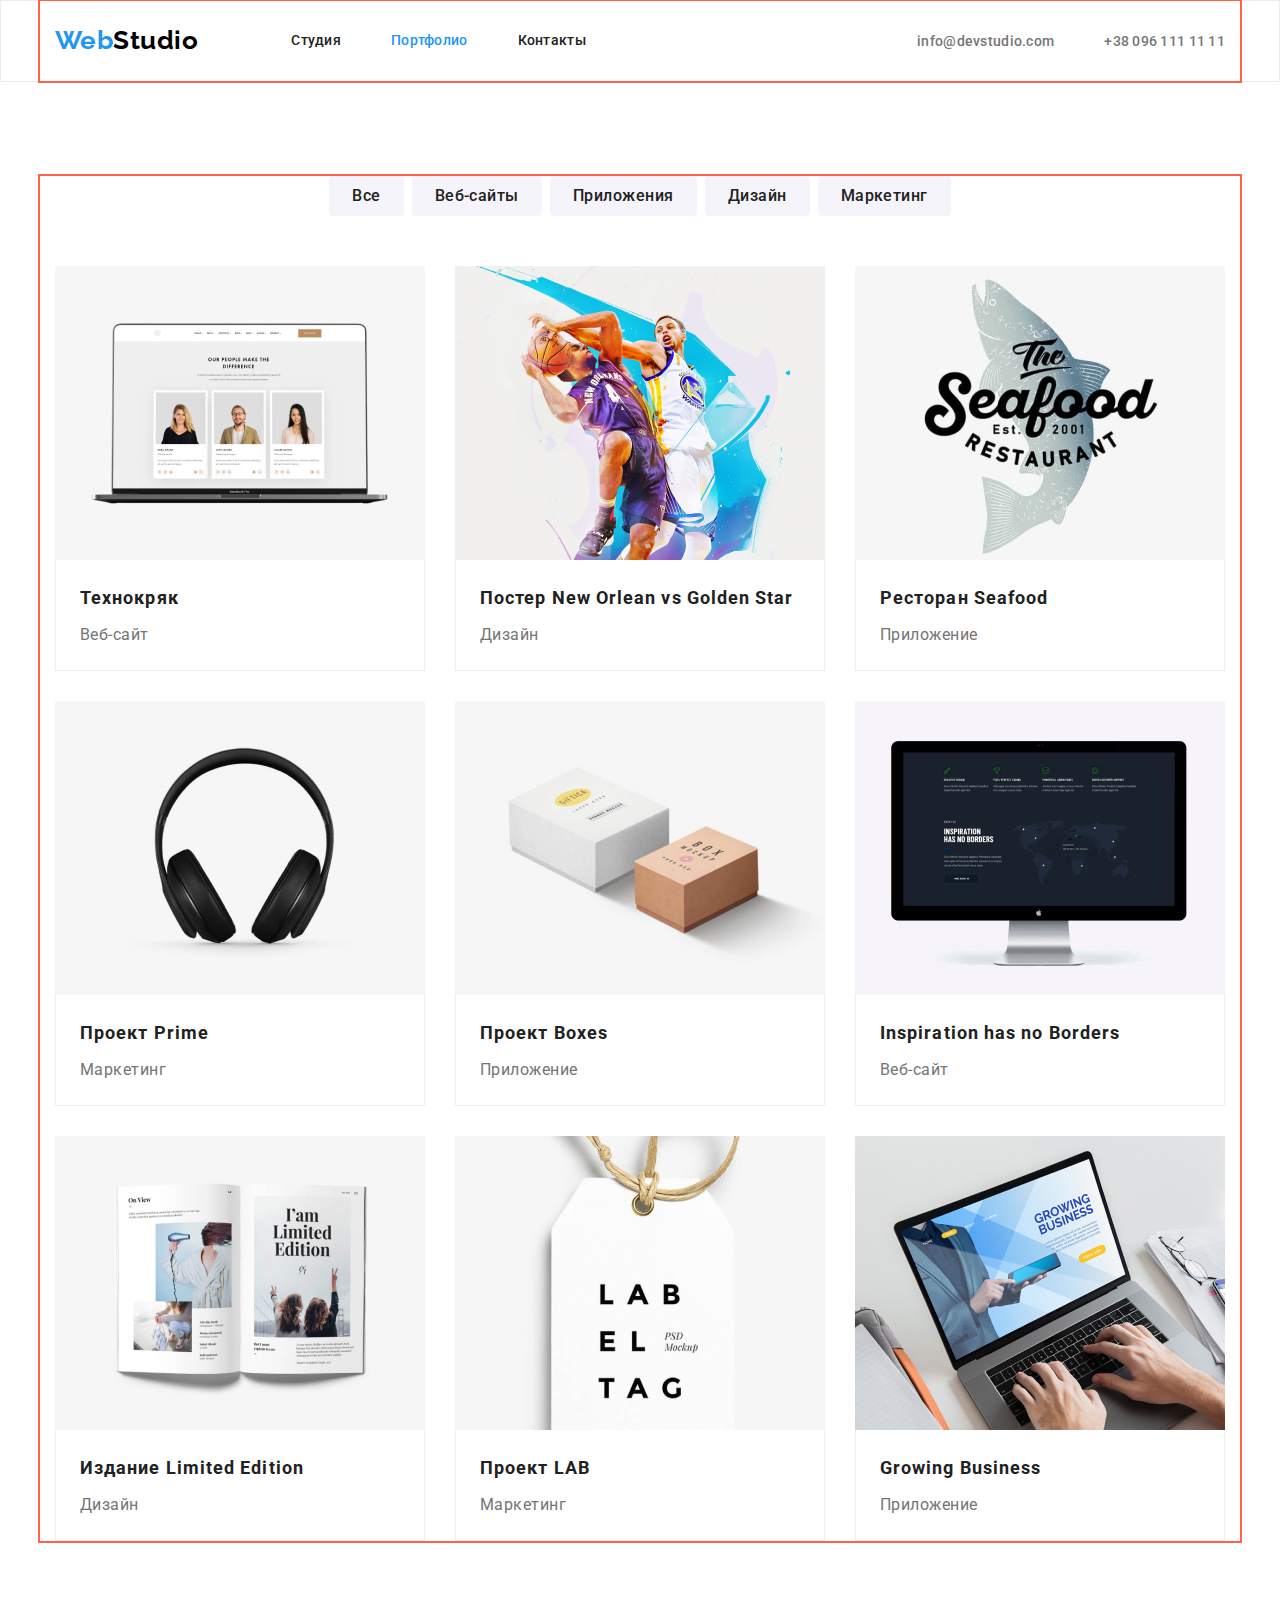
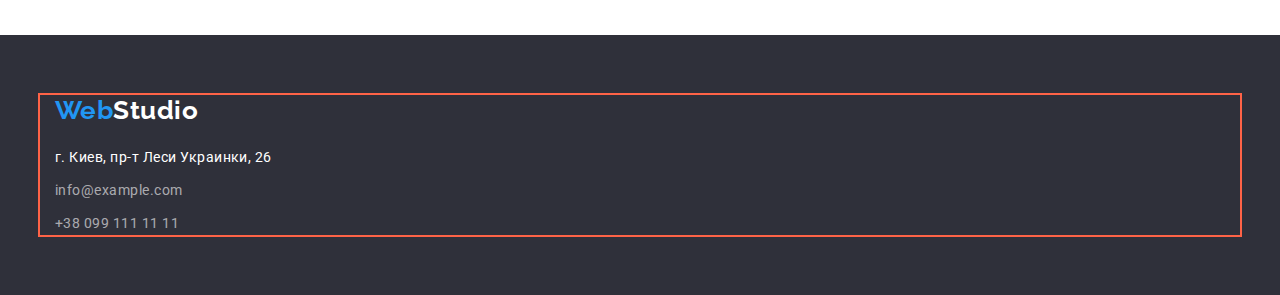
==== portfolio.html @ 4b1828cc "docs:cloned the repository" ====
<!DOCTYPE html>
<html lang="ru">
<head>
    <meta charset="UTF-8">
    <meta http-equiv="X-UA-Compatible" content="IE=edge">
    <meta name="viewport" content="width=device-width, initial-scale=1.0">
    <title>Document</title>

    <link rel="preconnect" href="https://fonts.googleapis.com">
    <link rel="preconnect" href="https://fonts.gstatic.com" crossorigin>
    <link href="https://fonts.googleapis.com/css2?family=Raleway:wght@700&family=Roboto:wght@400;500;700&display=swap"
        rel="stylesheet">

        <link rel="stylesheet" href="https://cdnjs.cloudflare.com/ajax/libs/modern-normalize/1.1.0/modern-normalize.min.css
">

<link rel="stylesheet" href="./css/styles.css">
</head>
<body>

    <!-- Шапка -->
    <header class="page-header">
        <div class="container main-nav">
        <nav class="main-nav">
            <a href="./index.html" class="logo">
        Web<span class="black">Studio</span>
            </a>
            <ul class="site-nav list">
                <li class="item"> <a href="./index.html" class="link">Студия</a> </li>
                <li class="item"> <a href="./portfolio.html" class="link current">Портфолио</a> </li>
                <li class="item"> <a href="/" class="link">Контакты</a> </li>
            </ul>
        </nav>
        <ul class="contacts">
            <li class="item"> <a href="mailto:info@devstudio.com" class="link"> info@devstudio.com</a> </li>
            <li class="item"> <a href="tel:+380961111111" class="link">+38 096 111 11 11</a> </li>
        </ul>
        </div>
    </header>
    <main>

        

<!-- Виды услуг -->

    <section class="section">
        <div class="container">
        <h1 class="section-hidden-title">Виды услуг</h1>
        <ul class="button-list">
            <li>
                <button class="button" type="button">Все</button>
            </li>
            <li>
                <button class="button" type="button">Веб-сайты</button>
            </li>
            <li>
              <button class="button" type="button">Приложения</button>
            </li>
            <li>
               <button class="button" type="button">Дизайн</button>
            </li>
            <li>
                <button class="button" type="button">Маркетинг</button>
            </li>
        </ul>
        
    
    <!-- Примеры работ -->

<ul class="work-list">
    <li class="card">
        <a class="link" href="">
            <img src="./images/project1.jpg" alt="веб-сайт" width="370" height="294">
       <div class="projects">
            <h2 class="title">Технокряк</h2>
        <p class="text">Веб-сайт</p>
        </div>
        </a>
    </li>
    <li class="card">
        <a class="link" href="">
            <img src="./images/project2.jpg" alt="постер" width="370" height="294">
       <div class="projects">
            <h2 class="title">Постер New Orlean vs Golden Star</h2>
        <p class="text">Дизайн</p>
        </div>
        </a>
    </li>
    <li class="card">
        <a class="link" href="">
            <img src="./images/project3.jpg" alt="название-ресторана" width="370" height="294">
        <div class="projects">
            <h2 class="title">Ресторан Seafood</h2>
        <p class="text">Приложение</p>
        </div>
        </a>
    </li>
    <li class="card">
        <a class="link" href="">
            <img src="./images/project4.jpg" alt="наушники" width="370" height="294">
        <div class="projects">
            <h2 class="title">Проект Prime</h2>
        <p class="text">Маркетинг</p>
        </div>
        </a>
    </li>
    <li class="card">
        <a class="link" href="">
            <img src="./images/project5.jpg" alt="коробки" width="370" height="294">
     <div class="projects">
            <h2 class="title">Проект Boxes</h2>
        <p class="text">Приложение</p>
        </div>
        </a>
    </li>
    <li class="card">
        <a class="link" href="">
            <img src="./images/project6.jpg" alt="веб-сайт" width="370" height="294">
        <div class="projects">
            <h2 class="title">Inspiration has no Borders</h2>
        <p class="text">Веб-сайт</p>
        </div>
        </a>
    </li>
    <li class="card">
        <a class="link" href="">
            <img src="./images/project7.jpg" alt="книга" width="370" height="294">
        <div class="projects">
            <h2 class="title">Издание Limited Edition</h2>
        <p class="text">Дизайн</p>
        </div>
        </a>
    </li>
    <li class="card">
        <a class="link" href="">
            <img src="./images/project8.jpg" alt="дизайн" width="370" height="294">
    <div class="projects">
            <h2 class="title">Проект LAB</h2>
        <p class="text">Маркетинг</p>
        </div>
        </a>
    </li>
    <li class="card">
        <a class="link" href="">
            <img src="./images/project9.jpg" alt="компьютер" width="370" height="294">
    <div class="projects">
            <h2 class="title">Growing Business</h2>
        <p class="text">Приложение</p>
        </div>
        </a>
    </li>
</ul>
        </div>
    </section>
    </main>

    <!-- Подвал -->
    <footer class="page-footer">
        <div class="container">
        <a href="/" class="logo">Web<span class="white">Studio</span></a>
        <address>
            <ul class="address-list">
                <li>
                    <a href="г.Киев,пр-тЛесиУкраинки,26" class="street">г. Киев, пр-т Леси Украинки, 26</a>
                </li>
                <li>
                    <a href="mailto:info@example.com" class="e-mail">info@example.com</a>
                </li>
                <li>
                    <a href="tel:+380991111111" class="tel">+38 099 111 11 11</a>
                </li>
            </ul>
        </address>
        </div>
    </footer>
    
</body>
</html>
---- css/styles.css ----
/* основной цвет текста #212121 */
/* вторичный цвет текста #757575 */
/* акцент #2196F3  #FFFFFF*/
/* цвет текста с прозрачностью rgba(255, 255, 255, 0.6) */
/* цвет фона (header) #FFFFFF */
/* второй цвет фона (footer и hero) #2F303A */
/* третий цвет фона #F5F4FA (command) */
/* четвертый цвет фона #E5E5E5; */

:root {
    --primary-text-color: #212121;
    --secondary-text-color: #757575;
    --accent-color: #2196F3;
    --white-color:#FFFFFF;
    --black-color:#000000;

/* цвета фонов */
    
--background-color: #FFFFFF;
--background-color-footer-hero: #2F303A;
--background-color-command: #F5F4FA;

}

ul {
    list-style: none;
    margin: 0;
    padding: 0;
}
img {
    display: block;
}

body {
    background-color:var(--background-color);
    color:var(--primary-text-color);
    font-family: Roboto, sans-serif;
    letter-spacing: 0.03em;
}

/* Header */
.page-header {
    border: 1px solid #ECECEC;
}

.main-nav {
    display: flex;
    align-items: center;
}

.container {
    margin-left: auto;
    margin-right: auto;
   width: 1200px;
   padding-left: 15px;
   padding-right: 15px;
   outline: 2px solid tomato;
}



/* Logo */

.logo {
    color: var(--accent-color);
        font-family: Raleway, sans-serif;
        font-weight: 700;
        font-size: 26px;
        line-height: 1.2;
        text-decoration: none;
}

.black {
    color: var(--black-color);
}

.white {
    color: var(--white-color);
}


/* Site-nav */
.site-nav {
display: flex;
margin-left: 93px;
}

.site-nav .item:not(:last-child) {
    margin-right: 50px;
}

.site-nav .link {
    display: block;
    padding-top: 32px;
    padding-bottom: 32px;

    color: var(--primary-text-color);
        font-weight: 500;
        font-size: 14px;
        line-height: 1.14;
        letter-spacing: 0.02em;
        text-decoration: none;
}

.site-nav .link:hover, 
.site-nav .link:focus {
    color: var(--accent-color);
}

.site-nav .link.current {
    color: var(--accent-color);
}

/* Contacts */

.contacts {
    display: flex;
    margin-left: auto;
}

.contacts .item + .item {
    margin-left: 50px;
}

.contacts .link {
    color: var(--secondary-text-color);
    text-decoration: none;
    font-weight: 500;
        font-size: 14px;
        line-height: 1.14;
        letter-spacing: 0.02em;
}
.contacts .link:hover,
.contacts .link:focus {
    color: var(--accent-color);
}

/* Hero */
.hero {
    text-align: center;
    padding-top: 200px;
    padding-bottom: 200px;
    background-color: var(--background-color-footer-hero);
}

.hero-title {
    margin-top: 0;
    margin-bottom: 30px;

    color: var(--white-color);
        font-weight: 900;
        font-size: 44px;
        line-height: 1.36;
        letter-spacing: 0.06em;
        text-transform: uppercase;
}

/* Section */
.section {
    padding-top: 94px;
    padding-bottom: 94px;
}

.section.feature {
    padding-bottom: 0;
}

.section-comand-brg {
    padding-top: 94px;
        padding-bottom: 94px;

        background-color: var(--background-color-command);
        
}

.section-title {
    margin-top: 0;
    margin-bottom: 50px;

    color:var(--primary-text-color);
    font-weight: 700;
        font-size: 36px;
        line-height: 1.17;
        text-align: center;
}

.section-hidden-title {    
        display: none;
}

/* Features */

.feature-list {
    display: flex;
    flex-wrap: wrap;

}

.feature-list .item {
    width: 270px;
    margin-right: 30px;
}

.feature-list .item:last-child {
    margin-right: 0;
}

.feature-list .title {
    margin-top: 0;
    margin-bottom: 10px;

    font-weight: 700;
        font-size: 14px;
        line-height: 1.14;
        text-transform: uppercase;
}

.desc-feature {
margin-top: 0;
margin-bottom: 0;

    font-weight: 400;
        font-size: 14px;
        line-height: 1.71;
        color: var(--secondary-text-color);
}

/* What are we doing */

.services {
    display: flex;
    flex-wrap: wrap;
}

.services .item {
    width: 370px;
    margin-right: 30px;
}

.services .item:last-child {
    margin-right: 0;
}

/* Command */
.command-list {
    display: flex;
    flex-wrap: wrap;
}

.command-list .card {
    width: 270px;
    margin-right: 30px;
}

.command-list .card:last-child {
    margin-right: 0;
}


.team-photo {
    padding-top: 30px;
    padding-bottom: 30px;
    text-align: center;
}

.command-list .title {
    margin-top: 0;
    margin-bottom: 10px;

font-weight: 500;
    font-size: 16px;
    line-height: 1.19;
    letter-spacing: 0.03em;
}

.command-list .desc {
    margin-top: 0;
    margin-bottom: 0;

    font-weight: 400;
        font-size: 16px;
        line-height: 1.19;
        letter-spacing: 0.03em;
        color: var(--secondary-text-color);
}

/* Examples */

.work-list {
display: flex;
flex-wrap: wrap;
}

.projects {
    padding: 20px 24px;
    border: 1px solid #EEEEEE;
    border-top: 0;
}

.work-list .card {
margin-bottom: 30px;
margin-right: 30px;
width: 370px;
/* width: calc((100% - 60px) / 3); */
}

.work-list .card:nth-child(3n) {
    margin-right: 0;
}

.work-list .card:nth-last-child(-n + 3) {
    margin-bottom: 0;
}

.work-list .title {
    margin-top: 0;
        margin-bottom: 4px;
        

    color: var(--primary-text-color);
    font-weight: 700;
        font-size: 18px;
        line-height: 2;
        letter-spacing: 0.06em;
}

.work-list .text {
    margin-top: 0;
        margin-bottom: 0;

    font-weight: 400;
        font-size: 16px;
        line-height: 1.88;
        color: var(--secondary-text-color);
}

.work-list .link {
    text-decoration: none;
}

/* Button */
.button-hero {
    display: inline-block;
    border: 1px solid transparent;
    border-radius: 4px;
    min-width: 200px;
    padding: 10px 32px;

    color: var(--white-color);
    background-color: var(--accent-color);

    font-family: inherit;
        font-weight: 700;
        font-size: 16px;
        line-height: 1.9;
        align-items: center;
        text-align: center;
     letter-spacing: 0.06em;
     cursor: pointer;
}

.button-hero:hover,
.button-hero:focus {
    color: var(--accent-color);
    background-color: var(--white-color);
}

.button-list {
    display: flex;
    flex-wrap: wrap;
    justify-content: center;
    margin-bottom: 50px;
}

.button-list .button {

    border: 1px solid transparent;
    min-width: 73px;
    border-radius: 4px;
    padding: 6px 22px;

    color: var(--primary-text-color);
    background-color: #F5F4FA;

    font-weight: 500;
    font-size: 16px;
    line-height: 1.6;
    text-align: center;
    letter-spacing: 0.03em;
    cursor: pointer;
}

.button-list > li:not(:last-child) {
    margin-right: 8px;
}

.button-list .button:hover,
.button-list .button:focus {
color: var(--white-color);
background-color: var(--accent-color);
}

.button {
    font-family: inherit;
}

/* Futer */
.page-footer {
    background-color: var(--background-color-footer-hero);
    padding-top: 60px;
    padding-bottom: 60px;
}

.address-list {
margin-top: 20px;
}

.address-list>li:not(:last-child) {
    margin-bottom: 9px;
}

.address-list .street {
    color:var(--white-color);
    font-weight: 400;
        font-size: 14px;
        line-height: 1.7;
        text-decoration: none;
        font-style: normal;
}

.address-list .e-mail, .tel {
    color: rgba(255, 255, 255, 0.6);
    font-weight: 400;
        font-size: 14px;
        line-height: 1.7;
        text-decoration: none;
        font-style: normal;
}

.address-list .street:hover,
.address-list .street:focus {
    color: var(--accent-color);
}

.address-list .e-mail:hover,
.address-list .e-mail:focus {
 color: var(--accent-color);
}

.address-list .tel:hover,
.address-list .tel:focus {
    color: var(--accent-color);
}
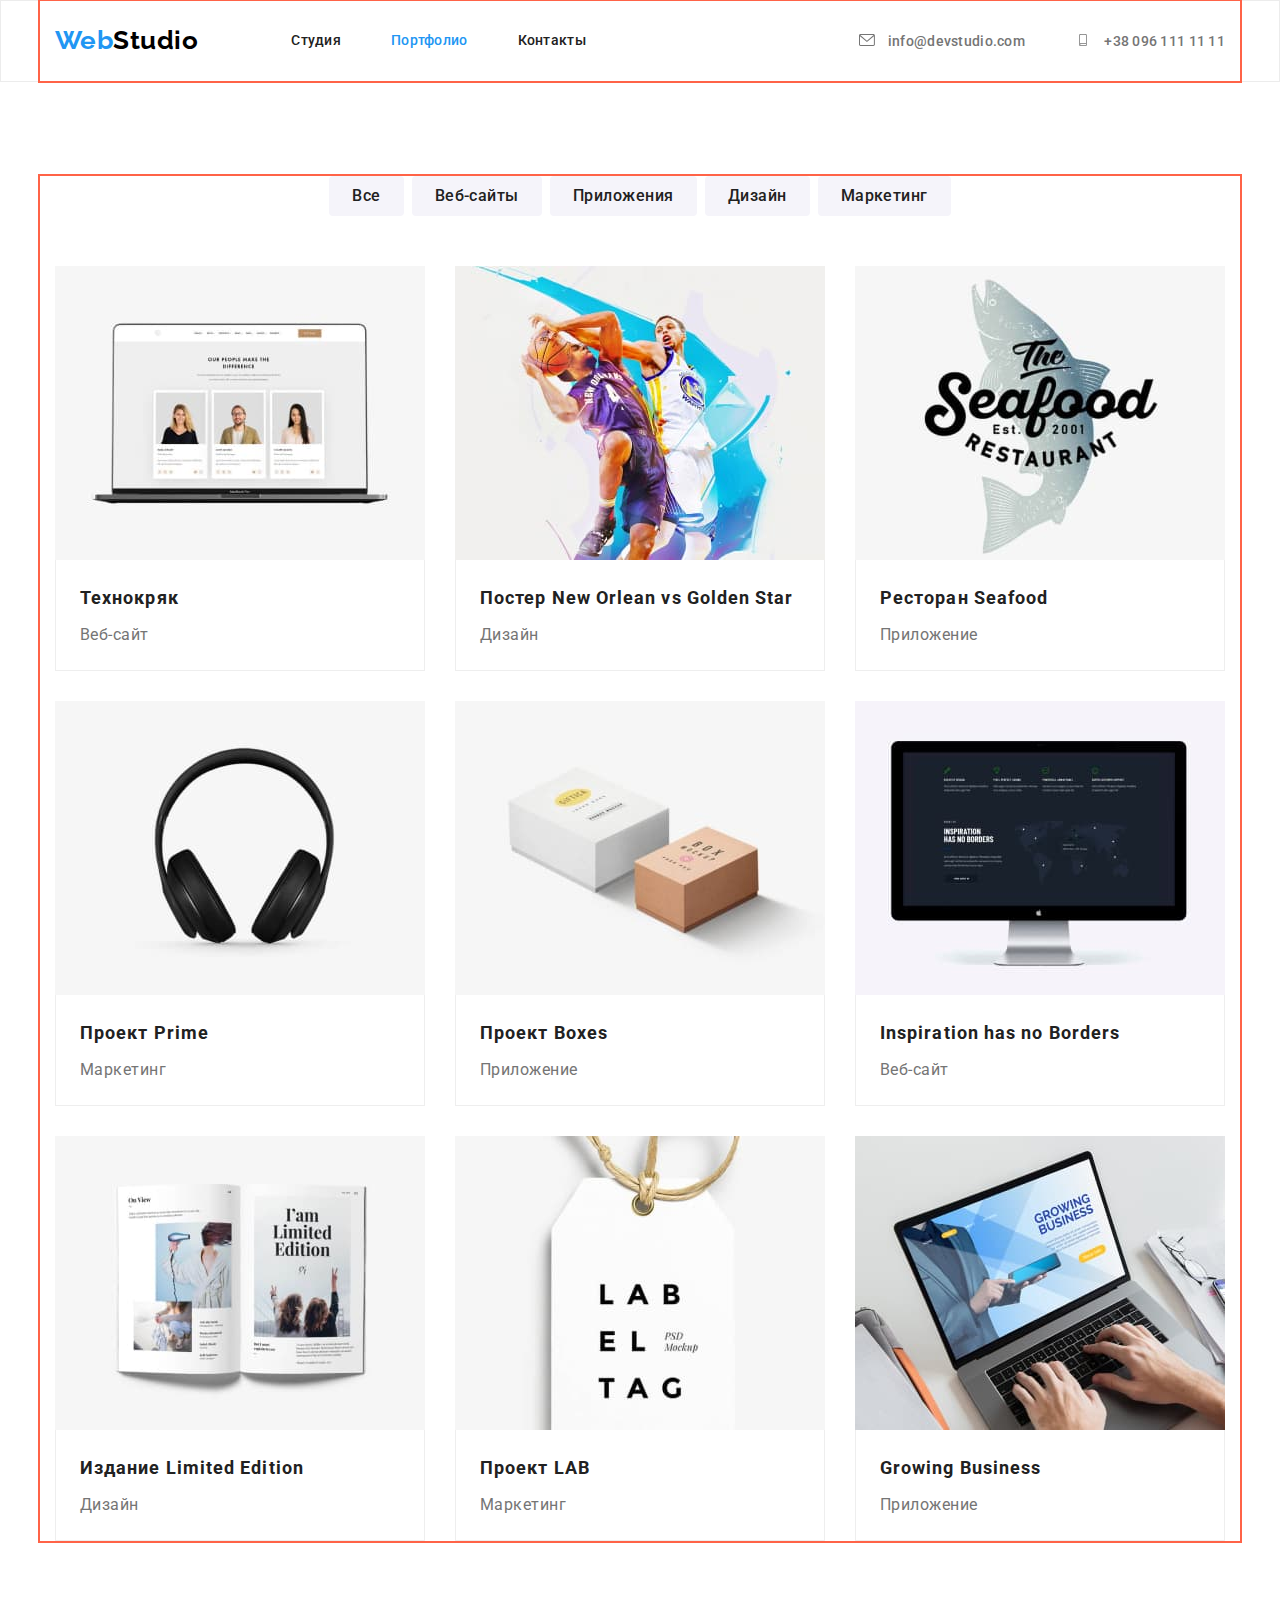
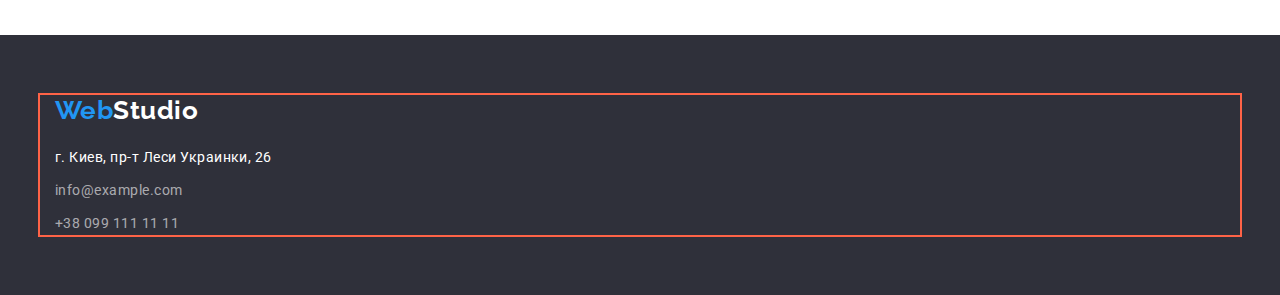
==== commit 6cc958e3: "fix:new sprite/icon header+add:social icon" ====
--- a/portfolio.html
+++ b/portfolio.html
@@ -31,10 +31,16 @@
                 <li class="item"> <a href="/" class="link">Контакты</a> </li>
             </ul>
         </nav>
-        <ul class="contacts">
-            <li class="item"> <a href="mailto:info@devstudio.com" class="link"> info@devstudio.com</a> </li>
-            <li class="item"> <a href="tel:+380961111111" class="link">+38 096 111 11 11</a> </li>
-        </ul>
+    <ul class="contacts">
+        <li class="item"> <a href="mailto:info@devstudio.com" class="link"> <svg class="icon">
+                    <use href="./images/sprite-new.svg#icon-envelope">
+                    </use>
+                </svg> info@devstudio.com</a> </li>
+        <li class="item"> <a href="tel:+380961111111" class="link"> <svg class="icon">
+                    <use href="./images/sprite-new.svg#icon-smartphone">
+                    </use>
+                </svg> +38 096 111 11 11</a> </li>
+    </ul>
         </div>
     </header>
     <main>
--- a/css/styles.css
+++ b/css/styles.css
@@ -17,8 +17,10 @@
 /* цвета фонов */
     
 --background-color: #FFFFFF;
---background-color-footer-hero: #2F303A;
+--background-color-footer: #2F303A;
 --background-color-command: #F5F4FA;
+--background-color-hero: #C4C4C4;
+--background-color-hero-2: rgba(47, 48, 58, 0.4);
 
 }
 
@@ -113,6 +115,13 @@
 
 /* Contacts */
 
+.contacts .icon {
+    width: 16px;
+    height: 12px;
+    margin-right: 10px;
+    fill: var(--secondary-text-color);
+}
+
 .contacts {
     display: flex;
     margin-left: auto;
@@ -135,12 +144,28 @@
     color: var(--accent-color);
 }
 
+.contacts .link:hover .icon,
+.contacts .link:hover .icon {
+    fill: var(--accent-color);
+}
+
 /* Hero */
 .hero {
     text-align: center;
     padding-top: 200px;
     padding-bottom: 200px;
-    background-color: var(--background-color-footer-hero);
+    background-color: var(--background-color-hero);
+    background-image: 
+    linear-gradient( to bottom, 
+    var(--background-color-hero-2), 
+    var(--background-color-hero-2)), url(../images/Img-hero.jpg);
+    background-size: cover;
+    background-position: center;
+    background-repeat: no-repeat;
+    height: 600px;
+    max-width: 1600px;
+    margin-left: auto;
+    margin-right: auto;
 }
 
 .hero-title {
@@ -201,6 +226,40 @@
     margin-right: 30px;
 }
 
+.feature-list .item::before {
+display: block;
+content: "" ;
+height: 120px;
+margin-bottom: 30px;
+padding: 25px 100px;
+background-size: 70px;
+background-repeat: no-repeat;
+background-position: center;
+background-color: var(--background-color-command);
+
+}
+
+/* .icon-antenna::before {
+    background-image: url(../images/antenna\ 1.svg);-еще один способ;
+} */
+
+.feature-list .item:nth-child(1)::before {
+background-image: url(../images/antenna\ 1.svg);
+}
+
+.feature-list .item:nth-child(2)::before {
+    background-image: url(../images/clock\ 1.svg);
+}
+
+.feature-list .item:nth-child(3)::before {
+    background-image: url(../images/diagram\ 1.svg);
+}
+
+.feature-list .item:nth-child(4)::before {
+    background-image: url(../images/astronaut\ 1.svg);
+}
+
+
 .feature-list .item:last-child {
     margin-right: 0;
 }
@@ -242,6 +301,35 @@
 }
 
 /* Command */
+.social-list {
+    display: flex;
+    flex-wrap: wrap;
+    justify-content: space-evenly;
+}
+
+.social-list>li {
+    width: 44px;
+    height: 44px;
+}
+.link-icon {
+    display: flex;
+    height: 100%;
+    background-color: var(--accent-color);
+    justify-content: center;
+    align-items: center;
+    border-radius: 50%;
+}
+
+.social-network {
+    width: 20px;
+    height: 20px;
+   
+}
+
+.social-network:hover {
+    fill: var(--white-color);
+}
+
 .command-list {
     display: flex;
     flex-wrap: wrap;
@@ -275,7 +363,7 @@
 
 .command-list .desc {
     margin-top: 0;
-    margin-bottom: 0;
+    margin-bottom: 16px;
 
     font-weight: 400;
         font-size: 16px;
@@ -406,7 +494,7 @@
 
 /* Futer */
 .page-footer {
-    background-color: var(--background-color-footer-hero);
+    background-color: var(--background-color-footer);
     padding-top: 60px;
     padding-bottom: 60px;
 }
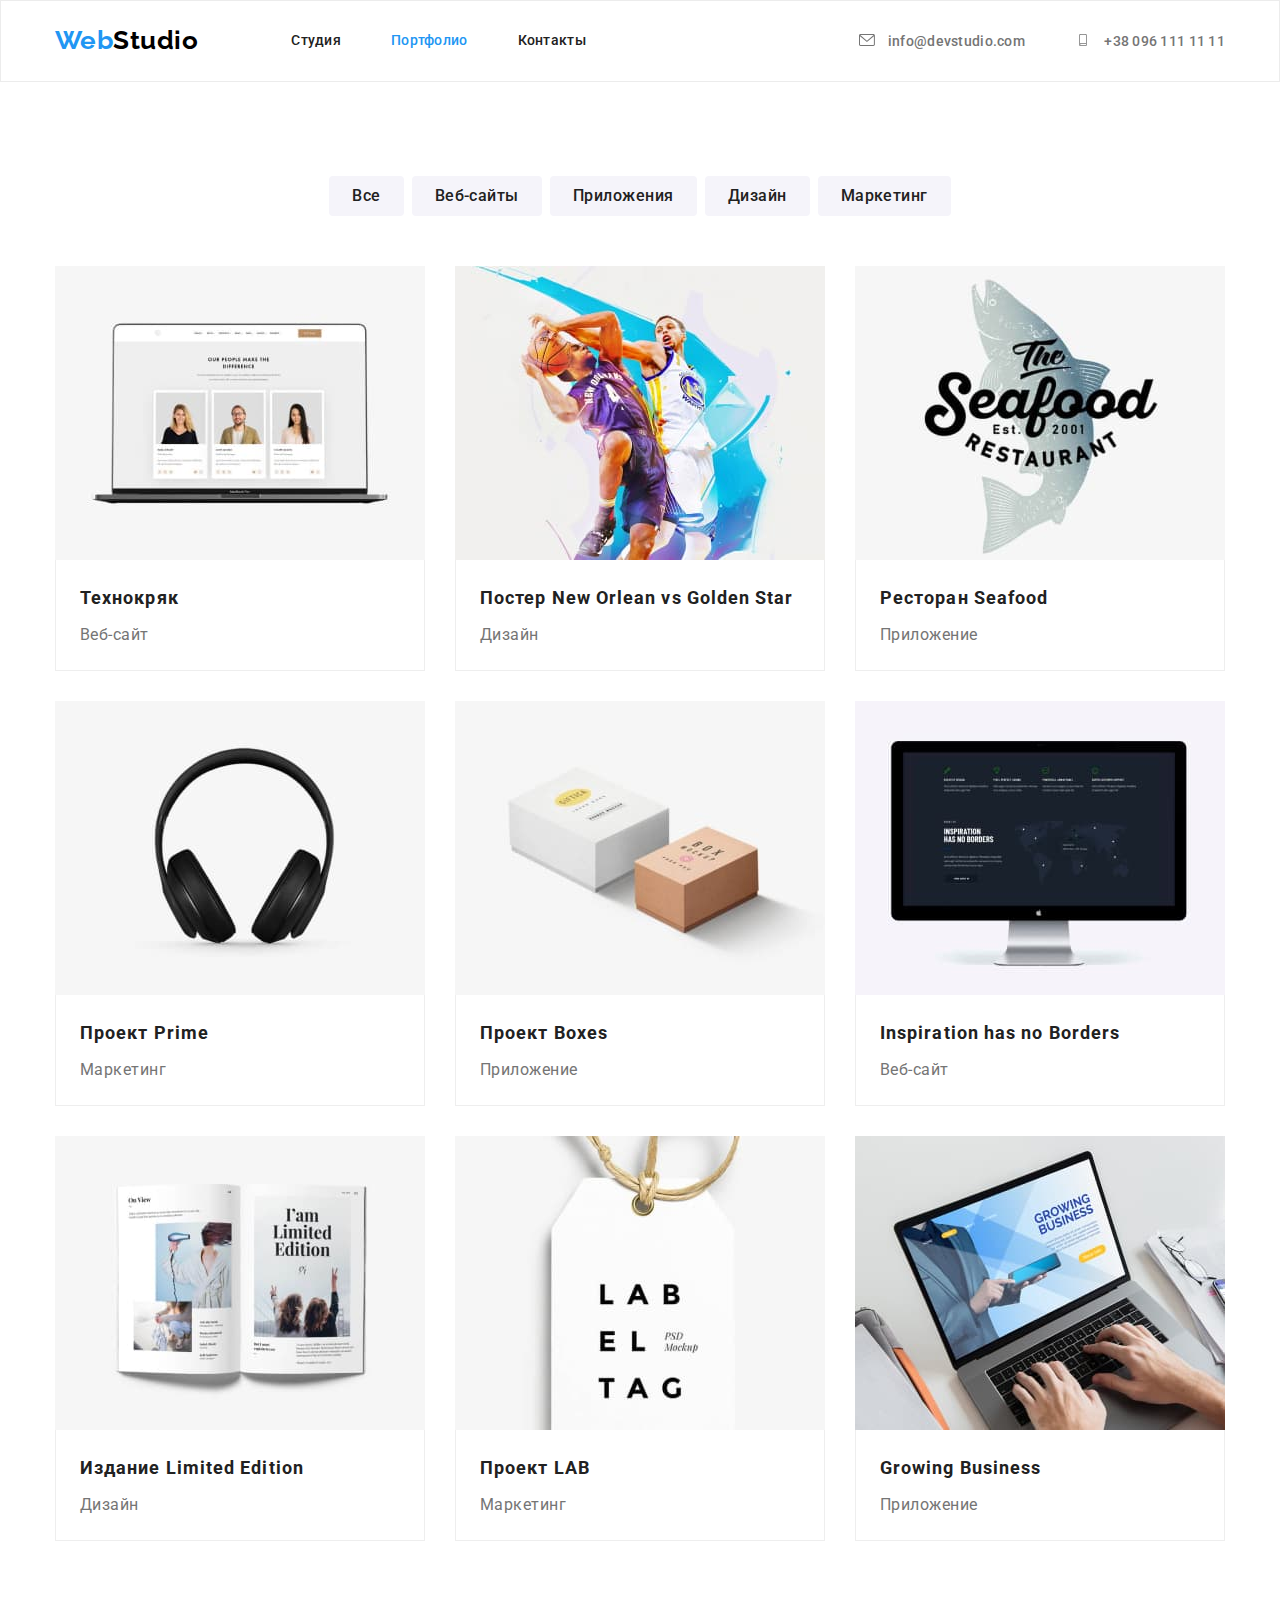
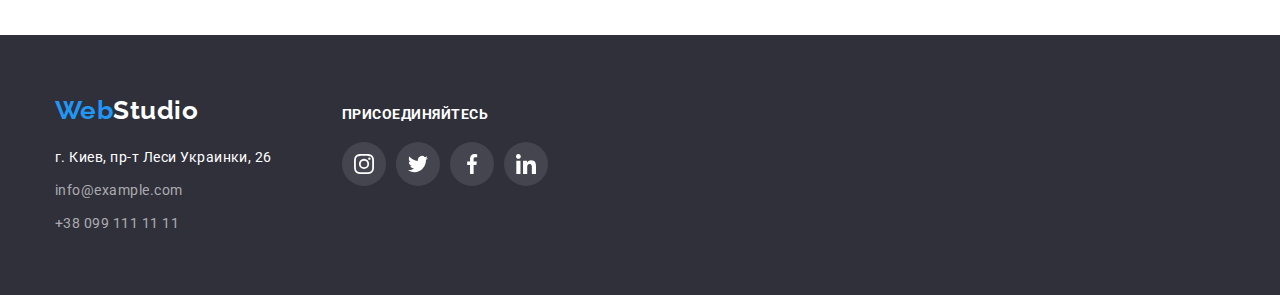
==== commit 115f8a12: "fix:icon в секции (clients)+ add: footer social" ====
--- a/portfolio.html
+++ b/portfolio.html
@@ -163,20 +163,62 @@
     <!-- Подвал -->
     <footer class="page-footer">
         <div class="container">
-        <a href="/" class="logo">Web<span class="white">Studio</span></a>
-        <address>
-            <ul class="address-list">
-                <li>
-                    <a href="г.Киев,пр-тЛесиУкраинки,26" class="street">г. Киев, пр-т Леси Украинки, 26</a>
-                </li>
-                <li>
-                    <a href="mailto:info@example.com" class="e-mail">info@example.com</a>
-                </li>
-                <li>
-                    <a href="tel:+380991111111" class="tel">+38 099 111 11 11</a>
-                </li>
-            </ul>
-        </address>
+            <div class="footer-inner">
+                <div class="inner-one">
+                    <a href="/" class="logo">Web<span class="white">Studio</span></a>
+                    <address>
+                        <ul class="address-list">
+                            <li>
+                                <a href="г.Киев,пр-тЛесиУкраинки,26" class="street">г. Киев, пр-т Леси Украинки, 26</a>
+                            </li>
+                            <li>
+                                <a href="mailto:info@example.com" class="e-mail">info@example.com</a>
+                            </li>
+                            <li>
+                                <a href="tel:+380991111111" class="tel">+38 099 111 11 11</a>
+                            </li>
+                        </ul>
+                    </address>
+                </div>
+    
+                <div class="social">
+                    <h3 class="footer-title title">присоединяйтесь</h3>
+    
+                    <ul class="social-list-footer">
+                        <li>
+                            <a class="link-icon footer" href="">
+                                <svg class="social-network footer">
+                                    <use href="./images/sprite-new.svg#icon-instagram"></use>
+                                </svg>
+                            </a>
+                        </li>
+    
+                        <li>
+                            <a class="link-icon footer" href="">
+                                <svg class="social-network footer">
+                                    <use href="./images/sprite-new.svg#icon-twitter"></use>
+                                </svg>
+                            </a>
+                        </li>
+    
+                        <li>
+                            <a class="link-icon footer" href="">
+                                <svg class="social-network footer">
+                                    <use href="./images/sprite-new.svg#icon-facebook"></use>
+                                </svg>
+                            </a>
+                        </li>
+    
+                        <li>
+                            <a class="link-icon footer" href="">
+                                <svg class="social-network footer">
+                                    <use href="./images/sprite-new.svg#icon-linkedin"></use>
+                                </svg>
+                            </a>
+                        </li>
+                    </ul>
+                </div>
+            </div>
         </div>
     </footer>
     
--- a/css/styles.css
+++ b/css/styles.css
@@ -13,6 +13,7 @@
     --accent-color: #2196F3;
     --white-color:#FFFFFF;
     --black-color:#000000;
+    --color-icon:#AFB1B8;
 
 /* цвета фонов */
     
@@ -56,7 +57,7 @@
    width: 1200px;
    padding-left: 15px;
    padding-right: 15px;
-   outline: 2px solid tomato;
+   /* outline: 2px solid tomato; */
 }
 
 
@@ -301,7 +302,8 @@
 }
 
 /* Command */
-.social-list {
+.social-list, 
+.social-list-footer {
     display: flex;
     flex-wrap: wrap;
     justify-content: space-evenly;
@@ -314,16 +316,21 @@
 .link-icon {
     display: flex;
     height: 100%;
-    background-color: var(--accent-color);
+    background-color: var(--white-color);
     justify-content: center;
     align-items: center;
     border-radius: 50%;
 }
 
+.link-icon:hover,
+.link-icon:focus {
+    background-color: var(--accent-color);
+}
+
 .social-network {
     width: 20px;
     height: 20px;
-   
+   fill: var(--color-icon);
 }
 
 .social-network:hover {
@@ -338,6 +345,8 @@
 .command-list .card {
     width: 270px;
     margin-right: 30px;
+    background-color: var(--white-color);
+    box-shadow: 0 4px 4px 0 rgba(0, 0, 0, 0.25);
 }
 
 .command-list .card:last-child {
@@ -372,6 +381,43 @@
         color: var(--secondary-text-color);
 }
 
+/* Clients */
+.client-list {
+    display: flex;
+    flex-wrap: wrap;
+    justify-content: space-between;
+}
+
+.client-list>li {
+    width: 170px;
+    height: 92px;
+}
+.icon-client {
+    width: 106px;;
+    height: 60px;
+    fill: var(--color-icon);
+}
+
+.icon-client:hover,
+.icon-client:focus {
+    fill: var(--accent-color);
+}
+
+.link-client:hover,
+.link-client:focus {
+    border: 1px solid var(--accent-color);
+    box-shadow: 0 4px 4px 0 rgba(0, 0, 0, 0.25);
+}
+
+.link-client {
+    border: 1px solid #AFB1B8;
+    border-radius: 4px;
+    display: flex;
+    padding: 16px 32px;
+    /* justify-content: center; */
+        align-items: center;
+        
+}
 /* Examples */
 
 .work-list {
@@ -539,3 +585,51 @@
 .address-list .tel:focus {
     color: var(--accent-color);
 }
+
+.footer-inner {
+display: flex;
+flex-wrap: wrap;
+align-items: baseline;
+}
+
+.inner-one {
+    margin-right: 70px;
+}
+
+.footer-title{
+    color: var(--white-color);
+        font-style: normal;
+        font-weight: 700;
+        font-size: 14px;
+        line-height: 16px;
+        text-transform: uppercase;
+
+        /* margin-top: 0;
+        margin-bottom: 20px; */
+
+        padding-top: 0px;
+        padding-bottom: 20px;
+        margin: 0;
+}
+
+.link-icon.footer {
+    background-color: rgba(255, 255, 255, 0.1);
+}
+
+.link-icon.footer:hover,
+.link-icon.footer:focus {
+background-color: var(--accent-color);
+}
+
+.social-network.footer {
+    fill: var(--white-color);
+}
+
+.social-list-footer>li {
+    width: 44px;
+    height: 44px;  
+}
+
+.social-list-footer>li:not(:last-child) {
+    margin-right: 10px;
+}